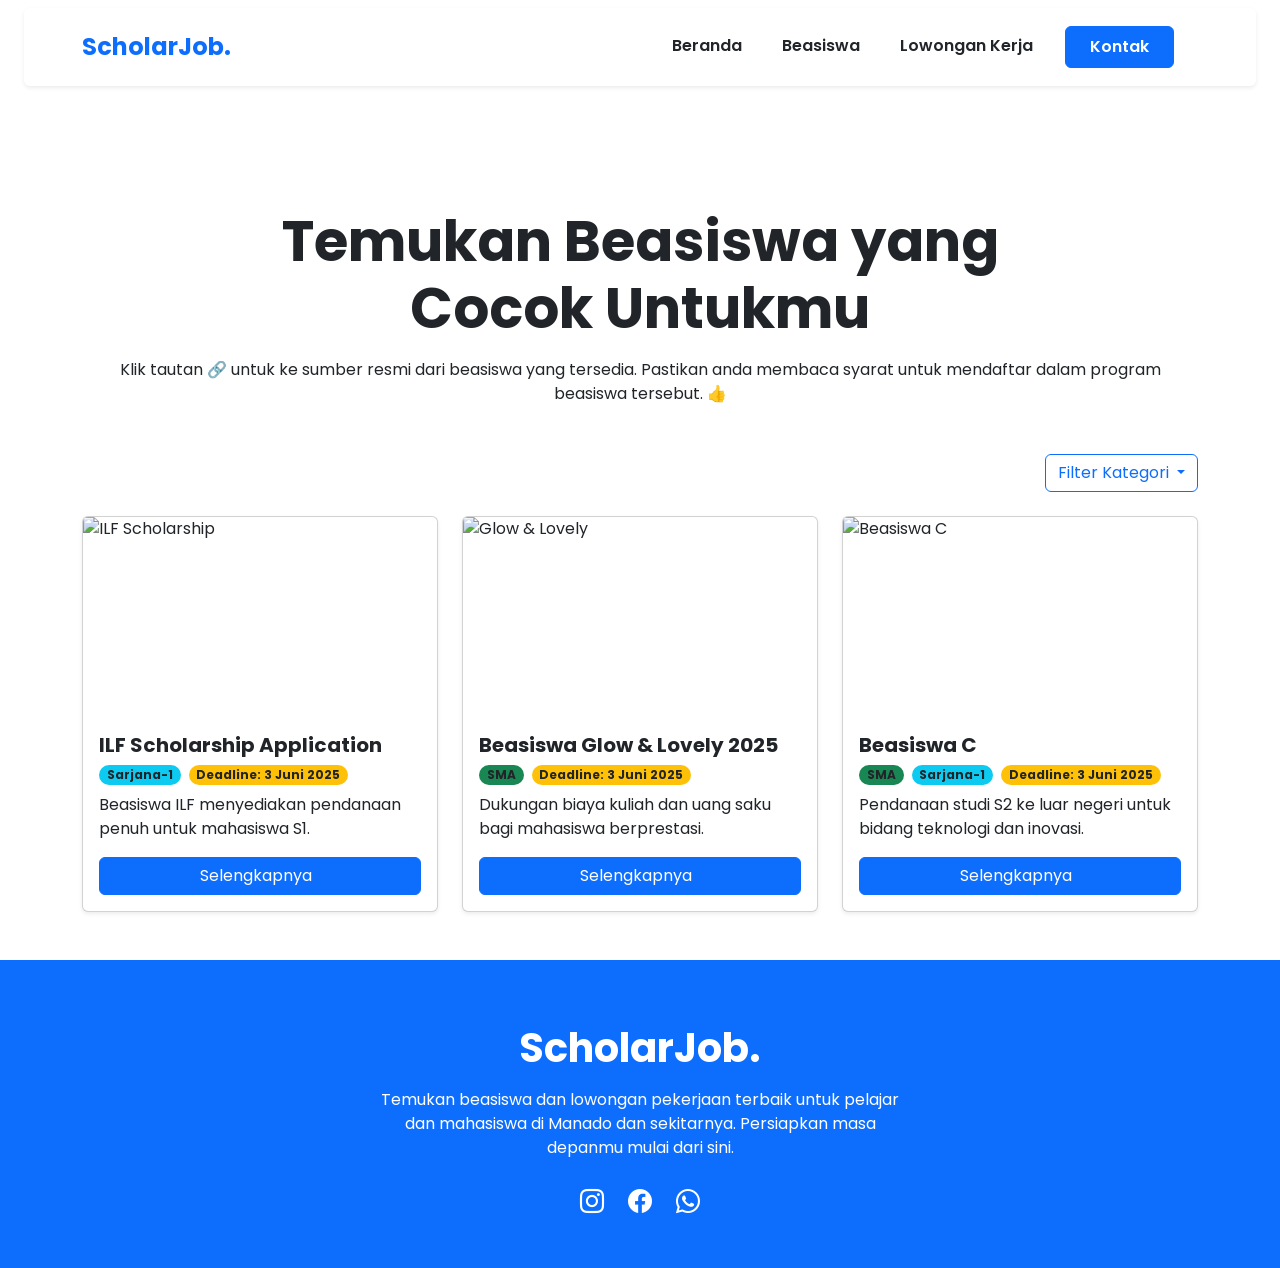
==== beasiswa.html @ 4d35493c "add: frontend" ====
<!DOCTYPE html>
<html lang="id">
  <head>
    <meta charset="UTF-8" />
    <meta name="viewport" content="width=device-width, initial-scale=1.0" />
    <title>ScholarJob | Besiswa - Pekerjaan</title>

    <!-- Import Bootstrap CSS -->
    <link rel="stylesheet" href="css/bootstrap.min.css" />
    <link rel="stylesheet" href="css/style.css" />
    <link
      href="https://fonts.googleapis.com/css2?family=Poppins:wght@300;400;500;600;700&display=swap"
      rel="stylesheet"
    />
    <link
      href="https://cdn.jsdelivr.net/npm/bootstrap-icons@1.10.5/font/bootstrap-icons.css"
      rel="stylesheet"
    />

    <style>
      body {
        font-family: "Poppins", sans-serif;
      }
    </style>
  </head>
  <body>
    <!-- Navbar -->
    <nav
      class="navbar navbar-expand-md navbar-light bg-white shadow-sm fixed-top mx-3 mx-md-4 rounded mt-2 py-3"
    >
      <div class="container ">
        <a
          class="navbar-brand fw-bold fs-4 text-primary hover-black"
          href="./index.html#home"
          >ScholarJob.</a
        >
        <button
          class="navbar-toggler"
          type="button"
          data-bs-toggle="collapse"
          data-bs-target="#navbarNav"
          aria-controls="navbarNav"
          aria-expanded="false"
          aria-label="Toggle navigation"
        >
          ☰
        </button>
        <div
          class="collapse navbar-collapse justify-content-md-end justify-content-center"
          id="navbarNav"
        >
          <ul class="navbar-nav">
            <li class="nav-item me-md-4">
              <a
                class="nav-link fw-semibold text-dark text-center hover-blue"
                href="/index.html#home"
                >Beranda</a
              >
            </li>
            <li class="nav-item me-md-4">
              <a
                class="nav-link fw-semibold text-dark text-center hover-blue"
                href="./index.html#beasiswa"
                >Beasiswa</a
              >
            </li>
            <li class="nav-item me-md-4">
              <a
                class="nav-link fw-semibold text-dark text-center hover-blue"
                href="./index.html#lowongan"
                >Lowongan Kerja</a
              >
            </li>
            <li class="nav-item align-self-center me-md-4">
              <a
                class="btn btn-primary fw-semibold px-4 py-2 hover-btn"
                href="./index.html#kontak"
                >Kontak</a
              >
            </li>
          </ul>
        </div>
      </div>
    </nav>

    <div class="container py-5 top-spacing-md">
      <h1 class="display-4 fw-bold text-center  mb-3">
        Temukan Beasiswa yang <br /> Cocok Untukmu
      </h1>
      <p class=" text-center mb-5">
        Klik tautan 🔗 untuk ke sumber resmi dari beasiswa yang tersedia.
        Pastikan anda membaca syarat untuk mendaftar dalam program beasiswa
        tersebut. 👍
      </p>

      <div class="d-flex justify-content-end mb-4">
        <div class="dropdown">
          <button class="btn btn-outline-primary dropdown-toggle" type="button" data-bs-toggle="dropdown" aria-expanded="false">
            Filter Kategori
          </button>
          <ul class="dropdown-menu">
            <li><a class="dropdown-item category-filter" href="#" data-category="all">Semua</a></li>
            <li><a class="dropdown-item category-filter" href="#" data-category="SMA">SMA</a></li>
            <li><a class="dropdown-item category-filter" href="#" data-category="Sarjana-1">Sarjana-1</a></li>
            <li><a class="dropdown-item category-filter" href="#" data-category="S2">S2</a></li>
          </ul>
        </div>
      </div>
      
    
      <div class="row g-4">
        <!-- Card Beasiswa -->
        <div class="col-md-6 col-lg-4 scholarship-card" data-category="Sarjana-1">
          <div class="card h-100 shadow-sm">
            <div class="ratio ratio-16x9">
              <img
                src="https://encrypted-tbn0.gstatic.com/images?q=tbn:ANd9GcRl_t1AZOS2uyatcNOpaZIdQNiEBETsGRNh6g&s"
                class="card-img-top object-fit-cover"
                alt="ILF Scholarship"
              />
            </div>
            <div class="card-body d-flex flex-column">
              <h5 class="card-title fw-bold">ILF Scholarship Application</h5>
              <div class="d-flex flex-wrap align-items-center gap-2 mb-2">
                <span class="badge bg-info text-dark rounded-4">Sarjana-1</span>
                <span class="badge bg-warning text-dark rounded-4">Deadline: 3 Juni 2025</span>
              </div>
              
              <p class="card-text flex-grow-1">
                Beasiswa ILF menyediakan pendanaan penuh untuk mahasiswa S1.
              </p>
              <a
                href="https://www.indonesianleadership.org/beasiswa2025/"
                class="btn btn-primary mt-auto"
                target="_blank"
              >
                Selengkapnya <i class="fas fa-up-right-from-square ms-2"></i>
              </a>
            </div>
          </div>
        </div>
    
        <!-- Card 2 -->
        <div class="col-md-6 col-lg-4 scholarship-card" data-category="Sarjana-1">
          <div class="card h-100 shadow-sm">
            <div class="ratio ratio-16x9">
              <img
                src="https://imgcdn.shortlyst.com/?u=https%3A%2F%2Fimg.shortlyst.com%2Fcdf1ed1173d46f69b182c147610db0e6&mw=1440"
                class="card-img-top object-fit-cover"
                alt="Glow & Lovely"
              />
            </div>
            <div class="card-body d-flex flex-column">
              <h5 class="card-title fw-bold">Beasiswa Glow & Lovely 2025</h5>
              <div class="d-flex flex-wrap align-items-center gap-2 mb-2">
                <span class="badge bg-success text-dark rounded-4">SMA</span>
                <span class="badge bg-warning text-dark rounded-4">Deadline: 3 Juni 2025</span>
              </div>
              <p class="card-text flex-grow-1">
                Dukungan biaya kuliah dan uang saku bagi mahasiswa berprestasi.
              </p>
              <a
                href="https://shop-id-glowandlovely.com/glowandlovely/34103"
                class="btn btn-primary mt-auto"
                target="_blank"
              >
                Selengkapnya <i class="fas fa-up-right-from-square ms-2"></i>
              </a>
            </div>
          </div>
        </div>
    
        <!-- Card 3 -->
        <div class="col-md-6 col-lg-4 scholarship-card" data-category="Sarjana-1 SMA">
          <div class="card h-100 shadow-sm">
            <div class="ratio ratio-16x9">
              <img
                src="https://via.placeholder.com/600x400"
                class="card-img-top object-fit-cover"
                alt="Beasiswa C"
              />
            </div>
            <div class="card-body d-flex flex-column">
              <h5 class="card-title fw-bold">Beasiswa C</h5>
              <div class="d-flex flex-wrap align-items-center gap-2 mb-2">
                <span class="badge bg-success text-dark rounded-4">SMA</span>
                <span class="badge bg-info text-dark rounded-4">Sarjana-1</span>
                <span class="badge bg-warning text-dark rounded-4">Deadline: 3 Juni 2025</span>
              </div>
              <p class="card-text flex-grow-1">
                Pendanaan studi S2 ke luar negeri untuk bidang teknologi dan inovasi.
              </p>
              <a
                href="#"
                class="btn btn-primary mt-auto"
                target="_blank"
              >
                Selengkapnya <i class="fas fa-up-right-from-square ms-2"></i>
              </a>
            </div>
          </div>
        </div>
      </div>
    </div>
    
    
    <!-- Footer -->
    <footer
      class="text-center text-white py-5 bg-primary"
    >
      <div class="container pt-3">
        <!-- Judul -->
        <h4 class="fw-bold mb-3 fs-1">ScholarJob.</h4>

        <!-- Tagline -->
        <div class="container" style="max-width: 600px;">
        <p class="mb-4 px-3">
          Temukan beasiswa dan lowongan pekerjaan terbaik untuk pelajar dan
          mahasiswa di Manado dan sekitarnya. Persiapkan masa depanmu mulai dari
          sini.
        </p>
        </div>

        <!-- Ikon Media Sosial -->
        <div class="d-flex justify-content-center gap-4 fs-4">
          <a href="#" class="text-white" aria-label="Instagram">
            <i class="bi bi-instagram"></i>
          </a>
          <a href="#" class="text-white" aria-label="Facebook">
            <i class="bi bi-facebook"></i>
          </a>
          <a href="#" class="text-white" aria-label="WhatsApp">
            <i class="bi bi-whatsapp"></i>
          </a>
        </div>
      </div>
    </footer>

    <!-- Import Bootstrap JS -->
    <script src="js/bootstrap.bundle.min.js"></script>
    <script src="js/script.js"></script>
  </body>
</html>
---- css/style.css ----
html {
  scroll-behavior: smooth;
}

.bg-gray{
  background-color: #edf0f3fa !important;
}

.hover-btn:hover {
  background-color: white;
  color: #0d6efd;
  border: 2px solid #0d6efd;
}

.hover-btn-white:hover{
  background-color: #0d6efd;
  color: white !important;
  border: 2px solid white;
}

.hover-blue:hover{
  color: #0d6efd !important;
}

.hover-black:hover{
  color: #111111 !important;
}

.hover-border-blue:hover{
  border-color:  #0d6efd !important;
}

.hover-bg-blue:hover {
  background-color: #0d6efd !important;
  color: white !important; /* opsional, agar teks tetap terbaca */
}

.overlay-dark {
  background-color: rgba(0, 0, 0, 0.7);
}

.fluid-text {
  font-size: clamp(0.9rem, 2.5vw, 1.25rem);
}

.top-spacing-md {
  margin-top: 7rem;
}

@media (min-width: 769px) {
  .top-spacing-md {
    margin-top: 10rem;
  }
}
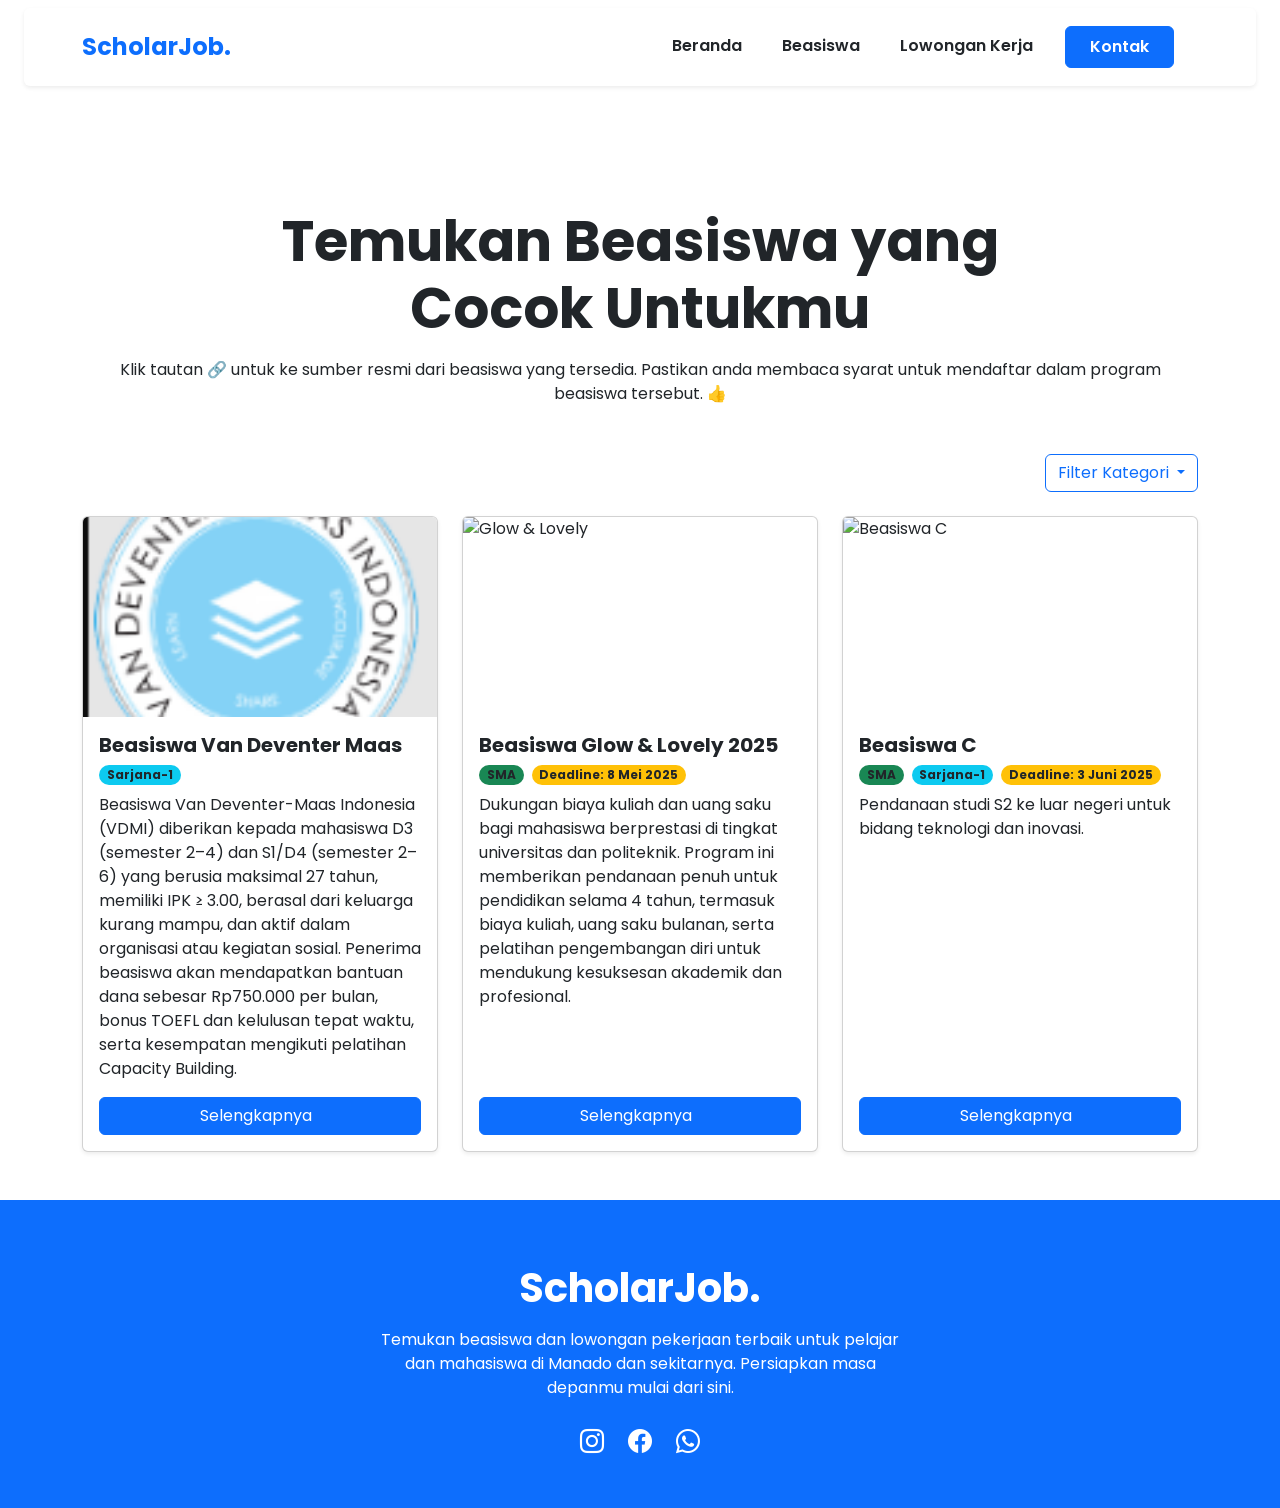
==== commit 070fc4f2: "add: dashboard admin" ====
--- a/beasiswa.html
+++ b/beasiswa.html
@@ -114,23 +114,22 @@
           <div class="card h-100 shadow-sm">
             <div class="ratio ratio-16x9">
               <img
-                src="https://encrypted-tbn0.gstatic.com/images?q=tbn:ANd9GcRl_t1AZOS2uyatcNOpaZIdQNiEBETsGRNh6g&s"
+                src="./assets/img/vdv.png"
                 class="card-img-top object-fit-cover"
                 alt="ILF Scholarship"
               />
             </div>
             <div class="card-body d-flex flex-column">
-              <h5 class="card-title fw-bold">ILF Scholarship Application</h5>
+              <h5 class="card-title fw-bold">Beasiswa Van Deventer Maas</h5>
               <div class="d-flex flex-wrap align-items-center gap-2 mb-2">
                 <span class="badge bg-info text-dark rounded-4">Sarjana-1</span>
-                <span class="badge bg-warning text-dark rounded-4">Deadline: 3 Juni 2025</span>
               </div>
               
               <p class="card-text flex-grow-1">
-                Beasiswa ILF menyediakan pendanaan penuh untuk mahasiswa S1.
+                Beasiswa Van Deventer-Maas Indonesia (VDMI) diberikan kepada mahasiswa D3 (semester 2–4) dan S1/D4 (semester 2–6) yang berusia maksimal 27 tahun, memiliki IPK ≥ 3.00, berasal dari keluarga kurang mampu, dan aktif dalam organisasi atau kegiatan sosial. Penerima beasiswa akan mendapatkan bantuan dana sebesar Rp750.000 per bulan, bonus TOEFL dan kelulusan tepat waktu, serta kesempatan mengikuti pelatihan Capacity Building.
               </p>
               <a
-                href="https://www.indonesianleadership.org/beasiswa2025/"
+                href="https://vandeventermaas.or.id/id/beasiswa/"
                 class="btn btn-primary mt-auto"
                 target="_blank"
               >
@@ -154,10 +153,10 @@
               <h5 class="card-title fw-bold">Beasiswa Glow & Lovely 2025</h5>
               <div class="d-flex flex-wrap align-items-center gap-2 mb-2">
                 <span class="badge bg-success text-dark rounded-4">SMA</span>
-                <span class="badge bg-warning text-dark rounded-4">Deadline: 3 Juni 2025</span>
+                <span class="badge bg-warning text-dark rounded-4">Deadline: 8 Mei 2025</span>
               </div>
               <p class="card-text flex-grow-1">
-                Dukungan biaya kuliah dan uang saku bagi mahasiswa berprestasi.
+                Dukungan biaya kuliah dan uang saku bagi mahasiswa berprestasi di tingkat universitas dan politeknik. Program ini memberikan pendanaan penuh untuk pendidikan selama 4 tahun, termasuk biaya kuliah, uang saku bulanan, serta pelatihan pengembangan diri untuk mendukung kesuksesan akademik dan profesional.
               </p>
               <a
                 href="https://shop-id-glowandlovely.com/glowandlovely/34103"
@@ -236,6 +235,8 @@
       </div>
     </footer>
 
+
+
     <!-- Import Bootstrap JS -->
     <script src="js/bootstrap.bundle.min.js"></script>
     <script src="js/script.js"></script>
